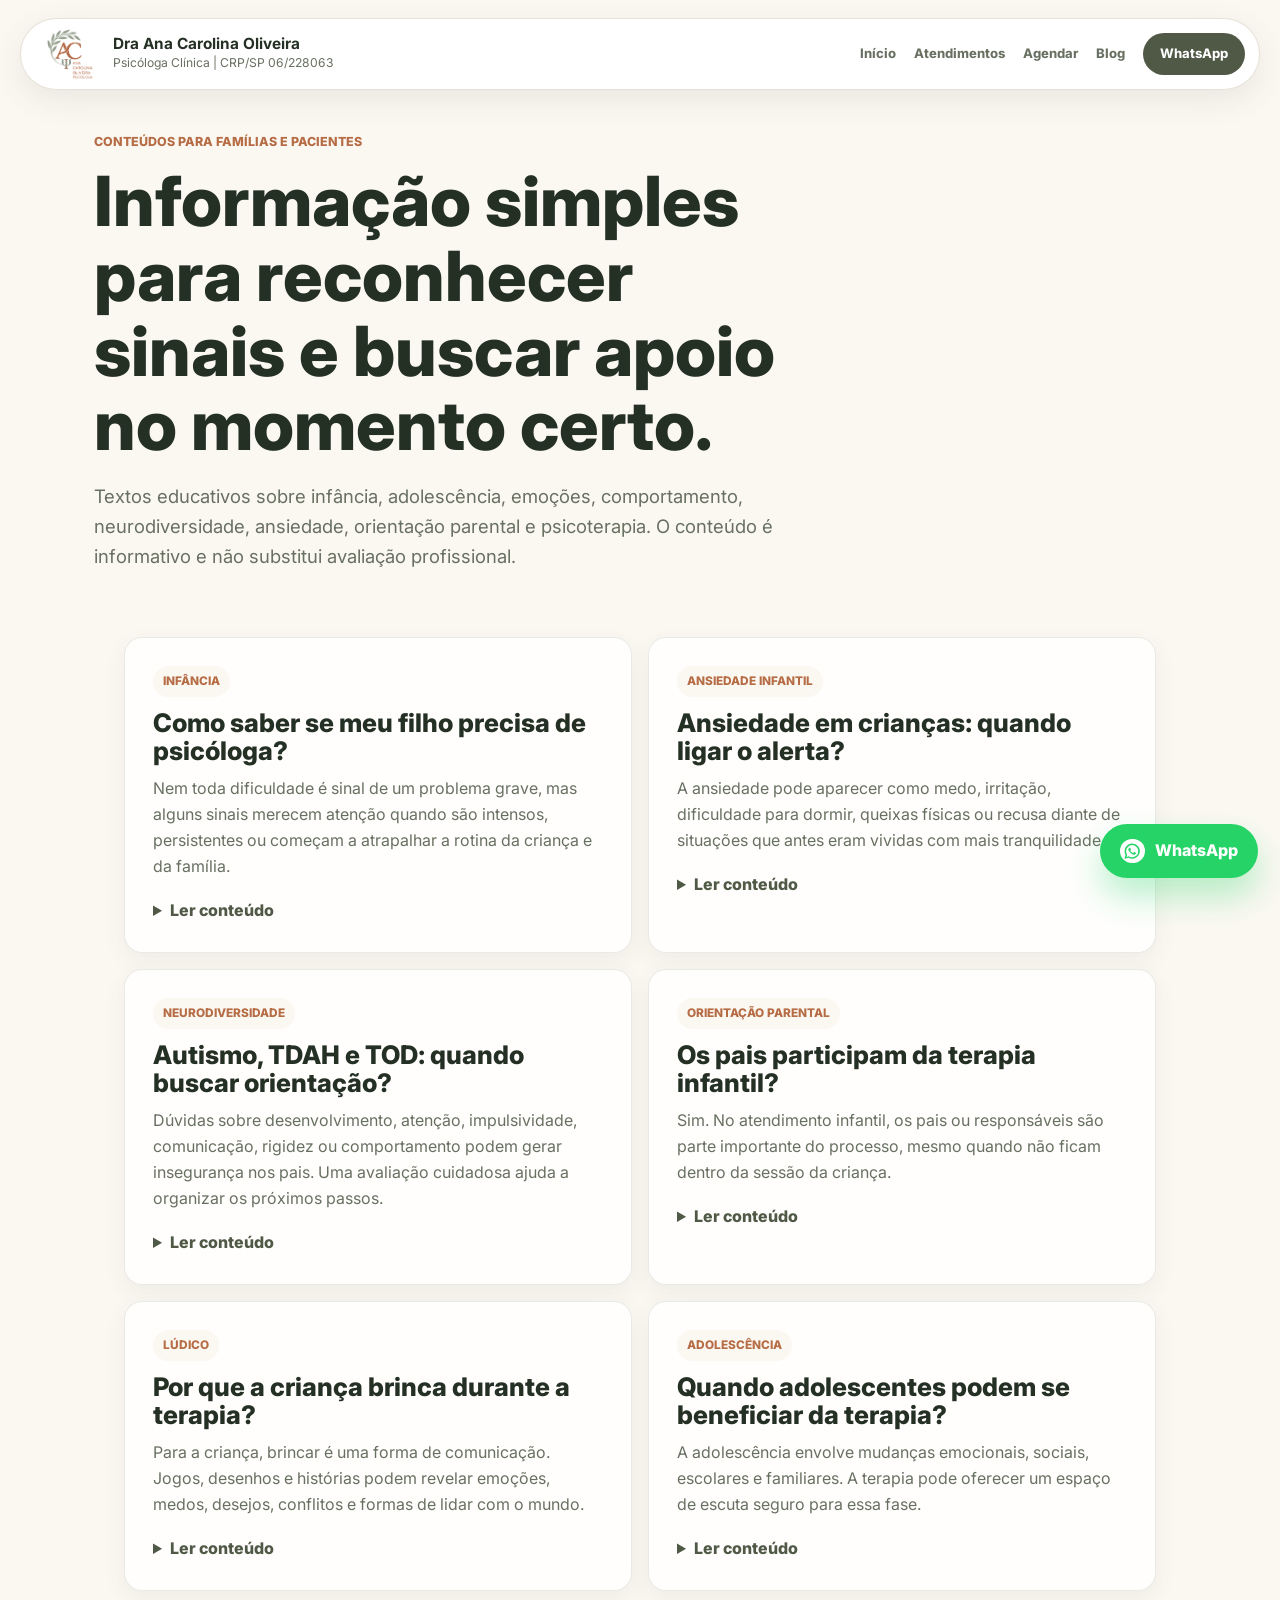
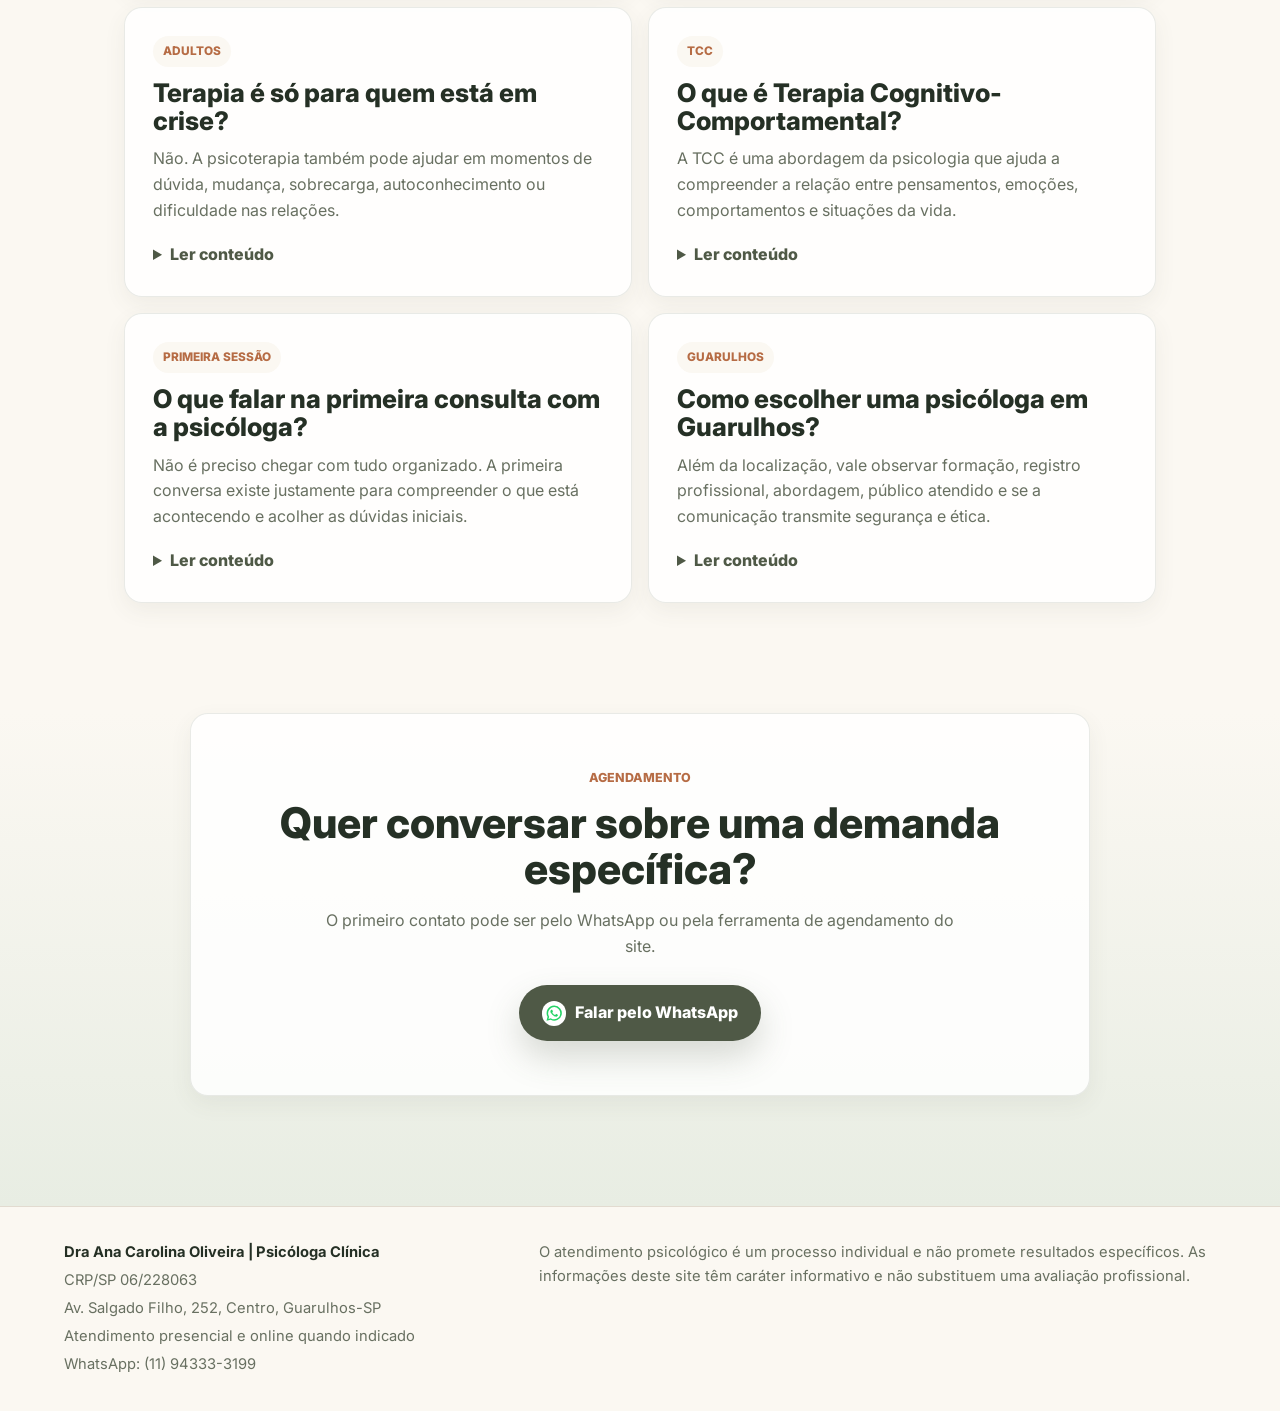
==== blog.html @ 653f55d0 "Add blog page with therapy content" ====
<!doctype html>
<html lang="pt-BR">
  <head>
    <meta charset="utf-8" />
    <meta name="viewport" content="width=device-width, initial-scale=1" />
    <title>Blog | Dra Ana Carolina Oliveira Psicóloga em Guarulhos</title>
    <meta
      name="description"
      content="Conteúdos sobre psicoterapia infantil, adolescência, ansiedade, autismo, TDAH, orientação parental e saúde mental com a Dra Ana Carolina Oliveira."
    />
    <meta name="theme-color" content="#e8ede3" />
    <link rel="preconnect" href="https://fonts.googleapis.com" />
    <link rel="preconnect" href="https://fonts.gstatic.com" crossorigin />
    <link
      href="https://fonts.googleapis.com/css2?family=Inter:wght@400;500;600;700;800&display=swap"
      rel="stylesheet"
    />
    <link rel="stylesheet" href="styles.css" />
  </head>
  <body>
    <a class="skip-link" href="#conteudo">Pular para o conteúdo principal</a>

    <header class="site-header" data-header>
      <a class="brand" href="index.html#inicio" aria-label="Voltar para o início">
        <img class="brand-logo" src="assets/logo-oficial-transparente.png" alt="Logo Ana Carolina Oliveira Psicóloga" />
        <span class="brand-copy">
          <strong>Dra Ana Carolina Oliveira</strong>
          <small>Psicóloga Clínica | CRP/SP 06/228063</small>
        </span>
      </a>

      <button class="menu-toggle" type="button" aria-label="Abrir menu" aria-expanded="false" data-menu-toggle>
        <span></span>
        <span></span>
      </button>

      <nav class="nav" aria-label="Navegação principal" data-nav>
        <a href="index.html#inicio">Início</a>
        <a href="index.html#atendimentos">Atendimentos</a>
        <a href="index.html#agenda">Agendar</a>
        <a href="blog.html">Blog</a>
        <a class="nav-action" href="https://wa.me/5511943333199" target="_blank" rel="noreferrer">WhatsApp</a>
      </nav>
    </header>

    <main id="conteudo">
      <section class="blog-hero" aria-labelledby="blog-title">
        <div>
          <p class="eyebrow">Conteúdos para famílias e pacientes</p>
          <h1 id="blog-title">Informação simples para reconhecer sinais e buscar apoio no momento certo.</h1>
          <p>
            Textos educativos sobre infância, adolescência, emoções, comportamento, neurodiversidade,
            ansiedade, orientação parental e psicoterapia. O conteúdo é informativo e não substitui avaliação profissional.
          </p>
        </div>
      </section>

      <section class="blog-list" aria-label="Lista de conteúdos do blog">
        <article class="blog-post">
          <span>Infância</span>
          <h2>Como saber se meu filho precisa de psicóloga?</h2>
          <p>
            Nem toda dificuldade é sinal de um problema grave, mas alguns sinais merecem atenção quando são intensos,
            persistentes ou começam a atrapalhar a rotina da criança e da família.
          </p>
          <details>
            <summary>Ler conteúdo</summary>
            <p>
              Ansiedade frequente, crises de choro, irritação intensa, medos persistentes, dificuldade de socialização,
              mudanças importantes de comportamento ou sofrimento na escola podem indicar que a criança precisa de apoio.
            </p>
            <p>
              A psicoterapia infantil ajuda a compreender o que a criança expressa por meio de emoções, brincadeiras,
              comportamentos e relações. A família também participa por meio de conversas de orientação.
            </p>
          </details>
        </article>

        <article class="blog-post">
          <span>Ansiedade infantil</span>
          <h2>Ansiedade em crianças: quando ligar o alerta?</h2>
          <p>
            A ansiedade pode aparecer como medo, irritação, dificuldade para dormir, queixas físicas ou recusa diante de
            situações que antes eram vividas com mais tranquilidade.
          </p>
          <details>
            <summary>Ler conteúdo</summary>
            <p>
              Crianças nem sempre conseguem dizer “estou ansiosa”. Muitas vezes elas demonstram sofrimento por meio de
              choro, agitação, apego excessivo, dores de barriga, insegurança ou evitação.
            </p>
            <p>
              Buscar apoio pode ajudar a criança a nomear emoções, desenvolver estratégias de regulação e ampliar a
              segurança para lidar com desafios do dia a dia.
            </p>
          </details>
        </article>

        <article class="blog-post">
          <span>Neurodiversidade</span>
          <h2>Autismo, TDAH e TOD: quando buscar orientação?</h2>
          <p>
            Dúvidas sobre desenvolvimento, atenção, impulsividade, comunicação, rigidez ou comportamento podem gerar
            insegurança nos pais. Uma avaliação cuidadosa ajuda a organizar os próximos passos.
          </p>
          <details>
            <summary>Ler conteúdo</summary>
            <p>
              A psicoterapia não busca reduzir a criança a um rótulo. O objetivo é compreender necessidades, emoções,
              contexto familiar, rotina, escola e formas de comunicação.
            </p>
            <p>
              Quando há suspeitas relacionadas a autismo, TDAH ou TOD, a orientação psicológica pode ajudar a família a
              entender melhor os sinais e buscar encaminhamentos adequados quando necessário.
            </p>
          </details>
        </article>

        <article class="blog-post">
          <span>Orientação parental</span>
          <h2>Os pais participam da terapia infantil?</h2>
          <p>
            Sim. No atendimento infantil, os pais ou responsáveis são parte importante do processo, mesmo quando não
            ficam dentro da sessão da criança.
          </p>
          <details>
            <summary>Ler conteúdo</summary>
            <p>
              A participação da família acontece por meio de conversas de orientação, compreensão da rotina, alinhamento
              de estratégias e acompanhamento dos próximos passos.
            </p>
            <p>
              O objetivo não é culpar os pais, mas construir caminhos possíveis para que a criança tenha mais suporte
              também fora do consultório.
            </p>
          </details>
        </article>

        <article class="blog-post">
          <span>Lúdico</span>
          <h2>Por que a criança brinca durante a terapia?</h2>
          <p>
            Para a criança, brincar é uma forma de comunicação. Jogos, desenhos e histórias podem revelar emoções,
            medos, desejos, conflitos e formas de lidar com o mundo.
          </p>
          <details>
            <summary>Ler conteúdo</summary>
            <p>
              O brincar na psicoterapia infantil não é “só brincadeira”. Ele pode ajudar a observar comportamentos,
              trabalhar regras, espera, frustração, atenção, vínculo e expressão emocional.
            </p>
            <p>
              A escolha dos recursos é feita com intenção clínica, respeitando a idade, o momento da criança e a demanda
              apresentada pela família.
            </p>
          </details>
        </article>

        <article class="blog-post">
          <span>Adolescência</span>
          <h2>Quando adolescentes podem se beneficiar da terapia?</h2>
          <p>
            A adolescência envolve mudanças emocionais, sociais, escolares e familiares. A terapia pode oferecer um
            espaço de escuta seguro para essa fase.
          </p>
          <details>
            <summary>Ler conteúdo</summary>
            <p>
              Ansiedade, isolamento, baixa autoestima, conflitos familiares, pressão escolar, insegurança nas relações e
              dificuldade de comunicação são motivos comuns para buscar apoio psicológico.
            </p>
            <p>
              O atendimento respeita o sigilo, a individualidade e a história do adolescente, mantendo os responsáveis
              orientados quando necessário e de forma ética.
            </p>
          </details>
        </article>

        <article class="blog-post">
          <span>Adultos</span>
          <h2>Terapia é só para quem está em crise?</h2>
          <p>
            Não. A psicoterapia também pode ajudar em momentos de dúvida, mudança, sobrecarga, autoconhecimento ou
            dificuldade nas relações.
          </p>
          <details>
            <summary>Ler conteúdo</summary>
            <p>
              Muitas pessoas procuram terapia quando percebem padrões que se repetem, ansiedade frequente, dificuldade de
              tomar decisões, estresse ou sensação de estar emocionalmente esgotada.
            </p>
            <p>
              O processo terapêutico ajuda a organizar pensamentos, emoções e comportamentos, construindo estratégias
              mais saudáveis para a rotina.
            </p>
          </details>
        </article>

        <article class="blog-post">
          <span>TCC</span>
          <h2>O que é Terapia Cognitivo-Comportamental?</h2>
          <p>
            A TCC é uma abordagem da psicologia que ajuda a compreender a relação entre pensamentos, emoções,
            comportamentos e situações da vida.
          </p>
          <details>
            <summary>Ler conteúdo</summary>
            <p>
              Na prática clínica, a Terapia Cognitivo-Comportamental pode ajudar a identificar padrões de pensamento,
              desenvolver estratégias de enfrentamento e lidar melhor com desafios emocionais.
            </p>
            <p>
              É uma abordagem estruturada, colaborativa e baseada em objetivos, sempre respeitando o ritmo e a história
              de cada pessoa.
            </p>
          </details>
        </article>

        <article class="blog-post">
          <span>Primeira sessão</span>
          <h2>O que falar na primeira consulta com a psicóloga?</h2>
          <p>
            Não é preciso chegar com tudo organizado. A primeira conversa existe justamente para compreender o que está
            acontecendo e acolher as dúvidas iniciais.
          </p>
          <details>
            <summary>Ler conteúdo</summary>
            <p>
              Você pode falar sobre o motivo que levou à busca por atendimento, quando percebeu a dificuldade, como isso
              afeta a rotina e quais dúvidas tem sobre o processo.
            </p>
            <p>
              No caso de crianças, a primeira conversa costuma envolver os responsáveis para compreender a demanda, a
              rotina, a escola, o desenvolvimento e o contexto familiar.
            </p>
          </details>
        </article>

        <article class="blog-post">
          <span>Guarulhos</span>
          <h2>Como escolher uma psicóloga em Guarulhos?</h2>
          <p>
            Além da localização, vale observar formação, registro profissional, abordagem, público atendido e se a
            comunicação transmite segurança e ética.
          </p>
          <details>
            <summary>Ler conteúdo</summary>
            <p>
              Uma boa escolha envolve entender se a profissional atende a demanda buscada, se há clareza sobre o processo
              e se você se sente confortável para iniciar uma primeira conversa.
            </p>
            <p>
              A Dra Ana Carolina Oliveira atende crianças, adolescentes, jovens e adultos no Centro de Guarulhos e online
              quando indicado.
            </p>
          </details>
        </article>
      </section>

      <section class="blog-cta" aria-labelledby="blog-cta-title">
        <div>
          <p class="eyebrow">Agendamento</p>
          <h2 id="blog-cta-title">Quer conversar sobre uma demanda específica?</h2>
          <p>O primeiro contato pode ser pelo WhatsApp ou pela ferramenta de agendamento do site.</p>
          <a class="button primary" href="https://wa.me/5511943333199" target="_blank" rel="noreferrer">
            <span class="wa-icon" aria-hidden="true">
              <svg viewBox="0 0 32 32" focusable="false">
                <path d="M16 2.7A13.2 13.2 0 0 0 4.4 22.3L2.7 29.3l7.1-1.8A13.2 13.2 0 1 0 16 2.7Zm0 23.9c-1.9 0-3.7-.5-5.4-1.5l-.4-.2-4.1 1.1 1.1-4-.3-.4A10.5 10.5 0 0 1 5.4 16 10.6 10.6 0 1 1 16 26.6Zm5.8-8c-.3-.2-1.9-.9-2.2-1-.3-.1-.5-.2-.7.2-.2.3-.8 1-1 1.2-.2.2-.4.2-.7.1-.3-.2-1.3-.5-2.6-1.6-1-.8-1.6-1.9-1.8-2.2-.2-.3 0-.5.1-.7l.5-.6c.2-.2.2-.3.3-.5.1-.2.1-.4 0-.6-.1-.2-.7-1.7-1-2.4-.3-.6-.5-.5-.7-.6h-.6c-.2 0-.6.1-.9.4-.3.3-1.1 1.1-1.1 2.7s1.1 3.1 1.3 3.3c.2.2 2.3 3.5 5.5 4.9.8.3 1.4.5 1.8.7.8.2 1.5.2 2 .1.6-.1 1.9-.8 2.2-1.5.3-.7.3-1.4.2-1.5-.1-.2-.3-.3-.6-.4Z" />
              </svg>
            </span>
            Falar pelo WhatsApp
          </a>
        </div>
      </section>
    </main>

    <a
      class="floating-whatsapp"
      href="https://wa.me/5511943333199"
      target="_blank"
      rel="noreferrer"
      aria-label="Agendar pelo WhatsApp"
    >
      <span class="wa-icon" aria-hidden="true">
        <svg viewBox="0 0 32 32" focusable="false">
          <path d="M16 2.7A13.2 13.2 0 0 0 4.4 22.3L2.7 29.3l7.1-1.8A13.2 13.2 0 1 0 16 2.7Zm0 23.9c-1.9 0-3.7-.5-5.4-1.5l-.4-.2-4.1 1.1 1.1-4-.3-.4A10.5 10.5 0 0 1 5.4 16 10.6 10.6 0 1 1 16 26.6Zm5.8-8c-.3-.2-1.9-.9-2.2-1-.3-.1-.5-.2-.7.2-.2.3-.8 1-1 1.2-.2.2-.4.2-.7.1-.3-.2-1.3-.5-2.6-1.6-1-.8-1.6-1.9-1.8-2.2-.2-.3 0-.5.1-.7l.5-.6c.2-.2.2-.3.3-.5.1-.2.1-.4 0-.6-.1-.2-.7-1.7-1-2.4-.3-.6-.5-.5-.7-.6h-.6c-.2 0-.6.1-.9.4-.3.3-1.1 1.1-1.1 2.7s1.1 3.1 1.3 3.3c.2.2 2.3 3.5 5.5 4.9.8.3 1.4.5 1.8.7.8.2 1.5.2 2 .1.6-.1 1.9-.8 2.2-1.5.3-.7.3-1.4.2-1.5-.1-.2-.3-.3-.6-.4Z" />
        </svg>
      </span>
      WhatsApp
    </a>

    <footer class="footer">
      <div>
        <strong>Dra Ana Carolina Oliveira | Psicóloga Clínica</strong>
        <span>CRP/SP 06/228063</span>
        <span>Av. Salgado Filho, 252, Centro, Guarulhos-SP</span>
        <span>Atendimento presencial e online quando indicado</span>
        <span>WhatsApp: (11) 94333-3199</span>
      </div>
      <p>
        O atendimento psicológico é um processo individual e não promete resultados específicos.
        As informações deste site têm caráter informativo e não substituem uma avaliação profissional.
      </p>
    </footer>

    <script src="script.js"></script>
  </body>
</html>
---- styles.css ----
:root {
  --white: #ffffff;
  --cream: #fbf8f2;
  --paper: #fffdf9;
  --green-pale: #e8ede3;
  --green-light: #cdd6c6;
  --sage: #969f8f;
  --sage-deep: #4f5946;
  --terracotta: #b66c45;
  --ink: #253025;
  --muted: #687061;
  --line: #e2dbd0;
  --shadow: 0 14px 36px rgba(79, 89, 70, 0.1);
  --soft-shadow: 0 8px 22px rgba(79, 89, 70, 0.07);
  --radius: 18px;
  --max: 1160px;
  --focus: #b66c45;
}

* {
  box-sizing: border-box;
}

html {
  scroll-behavior: smooth;
  scroll-padding-top: 110px;
  overflow-x: hidden;
}

body {
  margin: 0;
  background: var(--cream);
  color: var(--ink);
  font-family: Inter, system-ui, -apple-system, BlinkMacSystemFont, "Segoe UI", sans-serif;
  line-height: 1.62;
  overflow-x: hidden;
  text-rendering: optimizeLegibility;
  -webkit-font-smoothing: antialiased;
  -webkit-text-size-adjust: 100%;
}

body.menu-open {
  overflow: hidden;
}

a {
  color: inherit;
  text-decoration: none;
}

button,
select {
  font: inherit;
}

img {
  display: block;
  max-width: 100%;
}

h1,
h2,
h3,
p {
  overflow-wrap: break-word;
}

h1,
h2 {
  margin: 0;
  font-family: Inter, system-ui, -apple-system, BlinkMacSystemFont, "Segoe UI", sans-serif;
  line-height: 1.08;
  letter-spacing: 0;
}

h1 {
  max-width: 720px;
  font-size: clamp(2.55rem, 5.4vw, 4.8rem);
  font-weight: 800;
}

h2 {
  max-width: 820px;
  font-size: clamp(1.85rem, 3.3vw, 3.05rem);
  font-weight: 800;
}

h3 {
  margin: 0;
  font-size: clamp(1.02rem, 1.4vw, 1.16rem);
  line-height: 1.28;
  font-weight: 800;
}

p {
  margin: 0;
}

:focus-visible {
  outline: 3px solid var(--focus);
  outline-offset: 4px;
}

.skip-link {
  position: fixed;
  z-index: 100;
  top: 12px;
  left: 12px;
  padding: 12px 16px;
  border-radius: 999px;
  color: var(--white);
  background: var(--sage-deep);
  font-weight: 800;
  transform: translateY(-150%);
  transition: transform 0.2s ease;
}

.skip-link:focus {
  transform: translateY(0);
}

.site-header {
  position: fixed;
  z-index: 40;
  top: 18px;
  left: 50%;
  display: flex;
  align-items: center;
  justify-content: space-between;
  width: min(calc(100% - 32px), 1240px);
  min-height: 72px;
  padding: 10px 14px 10px 18px;
  border: 1px solid rgba(226, 219, 208, 0.86);
  border-radius: 999px;
  background: rgba(255, 255, 255, 0.94);
  box-shadow: 0 10px 30px rgba(79, 89, 70, 0.1);
  backdrop-filter: blur(18px);
  transform: translateX(-50%);
  transition: box-shadow 0.2s ease, background 0.2s ease;
}

.site-header.is-scrolled {
  background: rgba(255, 255, 255, 0.98);
  box-shadow: 0 8px 24px rgba(79, 89, 70, 0.11);
}

.brand {
  display: inline-flex;
  align-items: center;
  gap: 12px;
  min-width: 0;
}

.brand-logo {
  flex: 0 0 auto;
  width: 62px;
  height: 50px;
  object-fit: contain;
}

.brand-copy {
  display: grid;
  min-width: 0;
}

.brand-copy strong {
  font-size: 0.96rem;
  line-height: 1.2;
  white-space: nowrap;
}

.brand-copy small {
  color: var(--muted);
  font-size: 0.76rem;
  white-space: nowrap;
}

.nav {
  display: flex;
  align-items: center;
  gap: clamp(10px, 1.4vw, 18px);
  color: var(--muted);
  font-size: 0.82rem;
  font-weight: 750;
}

.nav a:hover {
  color: var(--sage-deep);
}

.nav-action {
  display: inline-flex;
  align-items: center;
  justify-content: center;
  min-height: 42px;
  padding: 10px 17px;
  border-radius: 999px;
  color: var(--white) !important;
  background: var(--sage-deep);
}

.menu-toggle {
  display: none;
  width: 46px;
  height: 46px;
  border: 0;
  border-radius: 50%;
  background: var(--green-pale);
}

.menu-toggle span {
  display: block;
  width: 20px;
  height: 2px;
  margin: 5px auto;
  border-radius: 999px;
  background: var(--sage-deep);
}

.hero {
  display: grid;
  grid-template-columns: minmax(0, 1.02fr) minmax(300px, 430px);
  gap: clamp(32px, 6vw, 74px);
  align-items: center;
  width: min(100%, var(--max));
  min-height: 100svh;
  margin: 0 auto;
  padding: 126px clamp(18px, 5vw, 34px) 72px;
}

.eyebrow {
  margin-bottom: 12px;
  color: var(--terracotta);
  font-size: 0.78rem;
  font-weight: 800;
  text-transform: uppercase;
}

.professional-line {
  display: inline-flex;
  margin-bottom: 18px;
  padding: 8px 12px;
  border: 1px solid rgba(79, 89, 70, 0.14);
  border-radius: 999px;
  color: var(--sage-deep);
  background: rgba(255, 255, 255, 0.7);
  font-size: 0.84rem;
  font-weight: 800;
}

.hero-subtitle {
  max-width: 650px;
  margin-top: 20px;
  color: var(--muted);
  font-size: clamp(1rem, 1.45vw, 1.16rem);
}

.trust-line {
  margin-top: 16px;
  color: var(--sage-deep);
  font-weight: 800;
}

.hero-actions,
.schedule-actions {
  display: flex;
  flex-wrap: wrap;
  gap: 12px;
  margin-top: 30px;
}

.button {
  display: inline-flex;
  align-items: center;
  justify-content: center;
  gap: 9px;
  min-height: 52px;
  padding: 14px 22px;
  border: 1px solid transparent;
  border-radius: 999px;
  font-weight: 800;
  text-align: center;
  transition: transform 0.18s ease, box-shadow 0.18s ease, background 0.18s ease;
}

.wa-icon {
  display: inline-grid;
  place-items: center;
  flex: 0 0 auto;
  width: 1.55em;
  height: 1.55em;
  border-radius: 50%;
  background: var(--white);
  line-height: 0;
}

.wa-icon svg {
  width: 1.15em;
  height: 1.15em;
  fill: #25d366;
}

.button:hover {
  transform: translateY(-1px);
}

.button.primary {
  color: var(--white);
  background: var(--sage-deep);
  box-shadow: 0 16px 34px rgba(79, 89, 70, 0.22);
}

.button.ghost {
  color: var(--sage-deep);
  border-color: rgba(79, 89, 70, 0.18);
  background: rgba(255, 255, 255, 0.68);
}

.hero-info {
  display: flex;
  flex-wrap: wrap;
  gap: 10px;
  margin-top: 22px;
  color: var(--muted);
  font-size: 0.92rem;
}

.hero-info span {
  padding-right: 12px;
  border-right: 1px solid var(--line);
}

.hero-info span:last-child {
  border-right: 0;
}

.hero-photo,
.about-photo,
.play-image {
  margin: 0;
  border: 8px solid rgba(255, 255, 255, 0.82);
  border-radius: calc(var(--radius) + 10px);
  background: var(--white);
  box-shadow: var(--shadow);
  overflow: hidden;
}

.hero-photo {
  aspect-ratio: 4 / 5;
}

.about-photo {
  aspect-ratio: 4 / 5;
}

.play-image {
  aspect-ratio: 4 / 3;
}

.hero-photo img {
  width: 100%;
  height: 100%;
  object-fit: cover;
  object-position: 58% 28%;
}

.section {
  padding: clamp(68px, 8vw, 104px) clamp(18px, 5vw, 72px);
}

.section > * {
  width: min(100%, var(--max));
  margin-right: auto;
  margin-left: auto;
}

.section-heading {
  max-width: 720px;
  margin-bottom: 30px;
}

.section-heading.center {
  text-align: center;
}

.section-heading > p:not(.eyebrow) {
  margin-top: 16px;
  color: var(--muted);
  font-size: clamp(1rem, 1.3vw, 1.08rem);
}

.support,
.signs,
.emotional-safety,
.process,
.faq {
  background: var(--paper);
}

.audience-grid,
.service-grid,
.safety-grid,
.demands-grid {
  display: grid;
  grid-template-columns: repeat(3, minmax(0, 1fr));
  gap: 14px;
}

.audience-card,
.service-card,
.content-grid article,
.neuro-grid article,
.mini-grid article,
.safety-grid article,
.demands-grid article,
.timeline article {
  border: 1px solid rgba(79, 89, 70, 0.12);
  border-radius: var(--radius);
  background: rgba(255, 255, 255, 0.82);
  box-shadow: var(--soft-shadow);
}

.audience-card,
.service-card,
.safety-grid article,
.demands-grid article {
  padding: clamp(20px, 2.4vw, 26px);
}

.audience-card.featured,
.service-card.featured {
  background: var(--green-pale);
}

.demands {
  background: var(--cream);
}

.demands-grid article {
  display: flex;
  align-items: center;
  min-height: 112px;
}

.demands-grid h3 {
  color: var(--sage-deep);
}

.soft-icon {
  display: inline-grid;
  place-items: center;
  width: 34px;
  height: 34px;
  margin-bottom: 16px;
  border-radius: 50%;
  color: var(--white);
  background: var(--terracotta);
  font-size: 1.4rem;
  line-height: 1;
}

.audience-card ul,
.authority-list,
.appointment-info {
  display: grid;
  gap: 8px;
  margin: 16px 0 0;
  padding: 0;
  color: var(--muted);
  list-style: none;
}

.audience-card li,
.authority-list li,
.appointment-info li {
  position: relative;
  padding-left: 16px;
}

.audience-card li::before,
.authority-list li::before,
.appointment-info li::before {
  content: "";
  position: absolute;
  top: 0.72em;
  left: 0;
  width: 5px;
  height: 5px;
  border-radius: 50%;
  background: var(--terracotta);
}

.timeline {
  display: grid;
  grid-template-columns: repeat(4, minmax(0, 1fr));
  gap: 12px;
}

.timeline article {
  position: relative;
  padding: clamp(20px, 2.2vw, 24px);
}

.timeline span {
  display: grid;
  place-items: center;
  width: 38px;
  height: 38px;
  margin-bottom: 18px;
  border-radius: 50%;
  color: var(--white);
  background: var(--sage-deep);
  font-weight: 800;
}

.timeline p,
.service-card p,
.mini-grid p,
.neuro-grid p,
.safety-grid p,
.content-grid p,
.about-copy p {
  margin-top: 10px;
  color: var(--muted);
}

.service-card a,
.content-grid a {
  display: inline-flex;
  color: var(--sage-deep);
  font-weight: 800;
}

.service-card > a,
.content-grid a {
  margin-top: 18px;
}

.card-actions {
  display: grid;
  gap: 8px;
  margin-top: 18px;
}

.card-actions a {
  margin-top: 0;
}

.card-actions a + a {
  color: var(--terracotta);
  font-size: 0.94rem;
}

.play-care,
.about,
.schedule-section {
  display: grid;
  grid-template-columns: minmax(280px, 0.86fr) minmax(320px, 1.14fr);
  gap: clamp(28px, 5.4vw, 68px);
  align-items: center;
}

.play-care {
  background: linear-gradient(180deg, var(--cream), var(--paper));
}

.play-image img {
  width: 100%;
  height: 100%;
  object-fit: cover;
  object-position: 58% 50%;
}

.play-copy > p:not(.eyebrow) {
  margin-top: 16px;
  color: var(--muted);
}

.mini-grid,
.neuro-grid,
.content-grid {
  display: grid;
  gap: 14px;
}

.mini-grid {
  grid-template-columns: repeat(3, minmax(0, 1fr));
  margin-top: 24px;
}

.mini-grid article,
.neuro-grid article,
.content-grid article {
  padding: clamp(18px, 2.1vw, 22px);
}

.neuro {
  background: var(--green-pale);
}

.infinity-icon {
  display: inline-flex;
  justify-content: center;
  align-items: center;
  width: 44px;
  height: 30px;
  margin-bottom: 8px;
  color: var(--terracotta);
  font-size: 2rem;
  font-weight: 800;
}

.neuro-grid {
  grid-template-columns: repeat(2, minmax(0, 1fr));
}

.about {
  background: var(--cream);
}

.about-photo img {
  width: 100%;
  height: 100%;
  min-height: 0;
  object-fit: cover;
  object-position: 48% 30%;
}

.about-lead {
  color: var(--sage-deep) !important;
  font-weight: 800;
}

.contents {
  background: var(--paper);
}

.content-grid {
  grid-template-columns: repeat(2, minmax(0, 1fr));
}

.schedule-section {
  background: linear-gradient(180deg, var(--green-pale), var(--paper));
}

.schedule-copy > p:not(.eyebrow) {
  margin-top: 16px;
  color: var(--muted);
  font-size: clamp(1rem, 1.3vw, 1.08rem);
}

.appointment-info {
  margin-top: 24px;
}

.schedule-board {
  padding: clamp(22px, 3vw, 30px);
  border: 1px solid rgba(79, 89, 70, 0.13);
  border-radius: calc(var(--radius) + 8px);
  background: rgba(255, 255, 255, 0.9);
  box-shadow: var(--shadow);
}

.schedule-board-header {
  display: flex;
  align-items: flex-start;
  justify-content: space-between;
  gap: 16px;
  margin-bottom: 14px;
}

.mini-label {
  display: inline-flex;
  margin-bottom: 8px;
  color: var(--terracotta);
  font-size: 0.76rem;
  font-weight: 800;
  text-transform: uppercase;
}

.schedule-hint,
.schedule-empty {
  color: var(--muted);
  font-size: 0.94rem;
}

.schedule-grid {
  display: grid;
  grid-template-columns: 1fr;
  gap: 12px;
  margin-top: 22px;
}

.schedule-day {
  display: grid;
  grid-template-columns: minmax(0, 1fr) auto;
  gap: 8px 10px;
  align-items: end;
  padding: 14px;
  border: 1px solid rgba(79, 89, 70, 0.12);
  border-radius: 18px;
  background: var(--cream);
}

.schedule-day-title {
  grid-column: 1 / -1;
  color: var(--sage-deep);
  font-size: 0.95rem;
  font-weight: 800;
}

.schedule-select-label {
  color: var(--muted);
  font-size: 0.76rem;
  font-weight: 800;
}

.schedule-select {
  width: 100%;
  min-height: 42px;
  margin-top: 4px;
  padding: 8px 10px;
  border: 1px solid rgba(79, 89, 70, 0.14);
  border-radius: 13px;
  color: var(--ink);
  background: var(--white);
  font-weight: 800;
}

.slot-button,
.slot-unavailable {
  display: inline-flex;
  align-items: center;
  justify-content: center;
  min-height: 42px;
  padding: 0 12px;
  border: 1px solid rgba(79, 89, 70, 0.14);
  border-radius: 13px;
  font-size: 0.86rem;
  font-weight: 800;
}

.slot-button {
  color: var(--sage-deep);
  background: var(--green-pale);
}

.slot-unavailable {
  grid-column: 1 / -1;
  color: var(--muted);
  background: rgba(255, 255, 255, 0.58);
}

.faq-list {
  display: grid;
  gap: 12px;
  max-width: 900px;
}

.faq-item {
  border: 1px solid var(--line);
  border-radius: 18px;
  background: var(--cream);
  overflow: hidden;
}

.faq-question {
  position: relative;
  width: 100%;
  padding: 21px 58px 21px 24px;
  border: 0;
  color: var(--ink);
  background: transparent;
  cursor: pointer;
  font-weight: 800;
  text-align: left;
}

.faq-question::after {
  content: "+";
  position: absolute;
  top: 50%;
  right: 24px;
  color: var(--sage-deep);
  font-size: 1.35rem;
  transform: translateY(-50%);
}

.faq-item.is-open .faq-question::after {
  content: "-";
}

.faq-answer {
  padding: 0 24px 24px;
  color: var(--muted);
}

.faq-answer[hidden] {
  display: none;
}

.final-cta {
  background: linear-gradient(180deg, var(--paper), var(--green-pale));
}

.final-cta-inner {
  max-width: 880px;
  padding: clamp(28px, 5vw, 54px);
  border: 1px solid rgba(79, 89, 70, 0.14);
  border-radius: calc(var(--radius) + 10px);
  background: rgba(255, 255, 255, 0.84);
  box-shadow: var(--shadow);
  text-align: center;
}

.final-cta-inner p:not(.eyebrow) {
  max-width: 660px;
  margin: 16px auto 0;
  color: var(--muted);
  font-size: clamp(1rem, 1.3vw, 1.08rem);
}

.final-cta-inner .button {
  margin-top: 28px;
}

.final-cta-inner .button + .button {
  margin-left: 10px;
}

.floating-whatsapp {
  position: fixed;
  z-index: 50;
  right: 22px;
  bottom: 22px;
  display: inline-flex;
  align-items: center;
  justify-content: center;
  gap: 10px;
  min-height: 54px;
  padding: 14px 20px;
  border-radius: 999px;
  color: var(--white);
  background: #25d366;
  box-shadow: 0 18px 34px rgba(37, 211, 102, 0.32);
  font-weight: 800;
}

.floating-whatsapp .wa-icon {
  font-size: 1rem;
}

.footer {
  display: grid;
  grid-template-columns: minmax(260px, 0.8fr) minmax(280px, 1.2fr);
  gap: 24px;
  padding: 34px clamp(18px, 5vw, 72px);
  color: var(--muted);
  background: var(--cream);
  border-top: 1px solid var(--line);
  font-size: 0.92rem;
}

.footer div {
  display: grid;
  gap: 4px;
}

.footer strong {
  color: var(--ink);
}

.blog-hero {
  width: min(100%, var(--max));
  margin: 0 auto;
  padding: 132px clamp(18px, 5vw, 34px) 66px;
}

.blog-hero > div {
  max-width: 860px;
}

.blog-hero p:not(.eyebrow) {
  max-width: 720px;
  margin-top: 18px;
  color: var(--muted);
  font-size: clamp(1rem, 1.45vw, 1.16rem);
}

.blog-list {
  display: grid;
  grid-template-columns: repeat(2, minmax(0, 1fr));
  gap: 16px;
  width: min(100%, var(--max));
  margin: 0 auto;
  padding: 0 clamp(18px, 5vw, 72px) clamp(76px, 9vw, 110px);
}

.blog-post,
.blog-cta > div {
  border: 1px solid rgba(79, 89, 70, 0.12);
  border-radius: var(--radius);
  background: rgba(255, 255, 255, 0.84);
  box-shadow: var(--soft-shadow);
}

.blog-post {
  display: grid;
  align-content: start;
  padding: clamp(20px, 2.5vw, 28px);
}

.blog-post span {
  display: inline-flex;
  width: fit-content;
  margin-bottom: 12px;
  padding: 6px 10px;
  border-radius: 999px;
  color: var(--terracotta);
  background: var(--cream);
  font-size: 0.74rem;
  font-weight: 800;
  text-transform: uppercase;
}

.blog-post h2 {
  font-size: clamp(1.25rem, 2vw, 1.7rem);
}

.blog-post p {
  margin-top: 12px;
  color: var(--muted);
}

.blog-post details {
  margin-top: 18px;
  color: var(--muted);
}

.blog-post summary {
  color: var(--sage-deep);
  cursor: pointer;
  font-weight: 800;
}

.blog-cta {
  padding: 0 clamp(18px, 5vw, 72px) clamp(76px, 9vw, 110px);
  background: linear-gradient(180deg, var(--cream), var(--green-pale));
}

.blog-cta > div {
  width: min(100%, 900px);
  margin: 0 auto;
  padding: clamp(28px, 5vw, 54px);
  text-align: center;
}

.blog-cta p:not(.eyebrow) {
  max-width: 640px;
  margin: 16px auto 0;
  color: var(--muted);
}

.blog-cta .button {
  margin-top: 26px;
}

.admin-page {
  background: linear-gradient(180deg, var(--green-pale), var(--cream));
}

.admin-screen {
  display: grid;
  place-items: center;
  min-height: 100vh;
  padding: 32px 18px;
}

.admin-panel {
  width: min(100%, 980px);
  padding: clamp(26px, 5vw, 46px);
  border: 1px solid rgba(79, 89, 70, 0.14);
  border-radius: calc(var(--radius) + 10px);
  background: rgba(255, 255, 255, 0.9);
  box-shadow: var(--shadow);
}

.admin-panel > img {
  width: 170px;
  height: auto;
  margin-bottom: 22px;
}

.admin-panel h1 {
  font-size: clamp(2rem, 4vw, 3.2rem);
}

.admin-panel p {
  max-width: 680px;
  margin-top: 12px;
  color: var(--muted);
}

.admin-panel label:not(.admin-slot) {
  display: grid;
  gap: 8px;
  max-width: 360px;
  margin: 24px 0 14px;
  color: var(--ink);
  font-weight: 800;
}

.admin-panel input[type="password"] {
  min-height: 48px;
  padding: 10px 14px;
  border: 1px solid var(--line);
  border-radius: 14px;
  color: var(--ink);
}

.admin-grid {
  display: grid;
  grid-template-columns: repeat(5, minmax(0, 1fr));
  gap: 12px;
  margin-top: 24px;
}

.admin-day {
  display: grid;
  gap: 8px;
  align-content: start;
  padding: 12px;
  border: 1px solid var(--line);
  border-radius: 18px;
  background: var(--cream);
}

.admin-day strong {
  color: var(--sage-deep);
  text-align: center;
}

.admin-slot {
  display: flex;
  align-items: center;
  justify-content: center;
  min-height: 34px;
  border: 1px solid rgba(79, 89, 70, 0.12);
  border-radius: 12px;
  color: var(--muted);
  background: var(--white);
  cursor: pointer;
  font-size: 0.84rem;
  font-weight: 800;
}

.admin-slot input {
  position: absolute;
  opacity: 0;
  pointer-events: none;
}

.admin-slot:has(input:checked) {
  color: var(--white);
  background: var(--sage-deep);
}

.admin-actions {
  display: flex;
  flex-wrap: wrap;
  gap: 10px;
  margin-top: 22px;
}

.admin-error,
.admin-saved {
  color: var(--terracotta) !important;
  font-weight: 800;
}

.admin-back {
  display: inline-flex;
  margin-top: 20px;
  color: var(--sage-deep);
  font-weight: 800;
}

@media (max-width: 1080px) {
  .brand-copy small {
    display: none;
  }

  .nav {
    gap: 12px;
    font-size: 0.78rem;
  }

  .timeline,
  .admin-grid {
    grid-template-columns: repeat(2, minmax(0, 1fr));
  }

  .hero {
    grid-template-columns: minmax(0, 1fr) minmax(280px, 380px);
  }
}

@media (max-width: 980px) {
  .site-header {
    top: 12px;
    width: min(calc(100% - 24px), 760px);
    min-height: 66px;
    padding: 10px 10px 10px 14px;
    border-radius: 28px;
  }

  .menu-toggle {
    display: block;
  }

  .nav {
    position: fixed;
    top: 84px;
    left: 12px;
    right: 12px;
    display: none;
    flex-direction: column;
    align-items: stretch;
    padding: 14px;
    border: 1px solid var(--line);
    border-radius: 22px;
    background: rgba(255, 255, 255, 0.98);
    box-shadow: var(--shadow);
    font-size: 0.98rem;
  }

  .nav.is-open {
    display: flex;
  }

  .nav a {
    padding: 10px 12px;
    border-radius: 14px;
  }

  .hero,
  .play-care,
  .about,
  .schedule-section,
  .footer {
    grid-template-columns: 1fr;
  }

  .hero {
    min-height: auto;
    padding-top: 114px;
    padding-bottom: 58px;
  }

  .audience-grid,
  .service-grid,
  .mini-grid,
  .safety-grid,
  .demands-grid {
    grid-template-columns: 1fr;
  }

  .hero-copy {
    max-width: 680px;
  }

  .hero-photo {
    width: min(100%, 390px);
    justify-self: center;
  }
}

@media (max-width: 620px) {
  html {
    scroll-padding-top: 96px;
  }

  body {
    padding-bottom: 76px;
  }

  .brand-logo {
    width: 46px;
    height: 38px;
  }

  .brand-copy strong {
    max-width: 172px;
    white-space: normal;
    font-size: 0.9rem;
  }

  h1 {
    font-size: clamp(2.06rem, 10.4vw, 2.58rem);
    line-height: 1.09;
  }

  h2 {
    font-size: clamp(1.72rem, 7.2vw, 2rem);
    line-height: 1.12;
  }

  .hero {
    padding: 108px 16px 52px;
    gap: 26px;
  }

  .section {
    padding: 58px 16px;
  }

  .section-heading {
    margin-bottom: 24px;
  }

  .eyebrow {
    margin-bottom: 10px;
    font-size: 0.74rem;
  }

  .professional-line {
    border-radius: 16px;
    font-size: 0.8rem;
  }

  .hero-subtitle,
  .section-heading > p:not(.eyebrow),
  .schedule-copy > p:not(.eyebrow) {
    font-size: 1rem;
    line-height: 1.58;
  }

  .hero-actions,
  .schedule-actions {
    gap: 10px;
    margin-top: 24px;
  }

  .button,
  .floating-whatsapp {
    width: 100%;
  }

  .floating-whatsapp {
    right: 14px;
    bottom: 14px;
    width: calc(100% - 28px);
    min-height: 50px;
    padding: 12px 16px;
  }

  .timeline,
  .content-grid,
  .neuro-grid,
  .blog-list,
  .schedule-grid,
  .admin-grid {
    grid-template-columns: 1fr;
  }

  .footer {
    padding-bottom: 92px;
  }

  .audience-card,
  .service-card,
  .safety-grid article,
  .demands-grid article,
  .timeline article,
  .mini-grid article,
  .neuro-grid article,
  .content-grid article,
  .schedule-board {
    padding: 20px;
  }

  .final-cta-inner {
    padding: 26px 20px;
    text-align: left;
  }

  .final-cta-inner .button + .button {
    margin-left: 0;
  }

  .hero-info {
    display: grid;
    gap: 7px;
    font-size: 0.9rem;
  }

  .hero-info span {
    padding-right: 0;
    border-right: 0;
  }

  .hero-photo,
  .about-photo,
  .play-image {
    border-width: 6px;
    border-radius: 22px;
  }

  .play-care,
  .about,
  .schedule-section {
    gap: 24px;
  }

  .schedule-board-header {
    display: block;
  }

  .schedule-day {
    grid-template-columns: 1fr;
  }

  .slot-button,
  .slot-unavailable {
    width: 100%;
  }

  .footer {
    gap: 18px;
    font-size: 0.88rem;
  }

  .blog-hero {
    padding: 108px 16px 52px;
  }

  .blog-list,
  .blog-cta {
    padding-right: 16px;
    padding-left: 16px;
  }

  .blog-cta > div {
    text-align: left;
  }
}

@media (max-width: 380px) {
  .brand-copy strong {
    max-width: 142px;
    font-size: 0.84rem;
  }

  .site-header {
    width: calc(100% - 18px);
    padding-left: 10px;
  }

  .button {
    padding-right: 14px;
    padding-left: 14px;
  }
}

@media (prefers-reduced-motion: reduce) {
  *,
  *::before,
  *::after {
    scroll-behavior: auto !important;
    transition-duration: 0.01ms !important;
    animation-duration: 0.01ms !important;
    animation-iteration-count: 1 !important;
  }
}
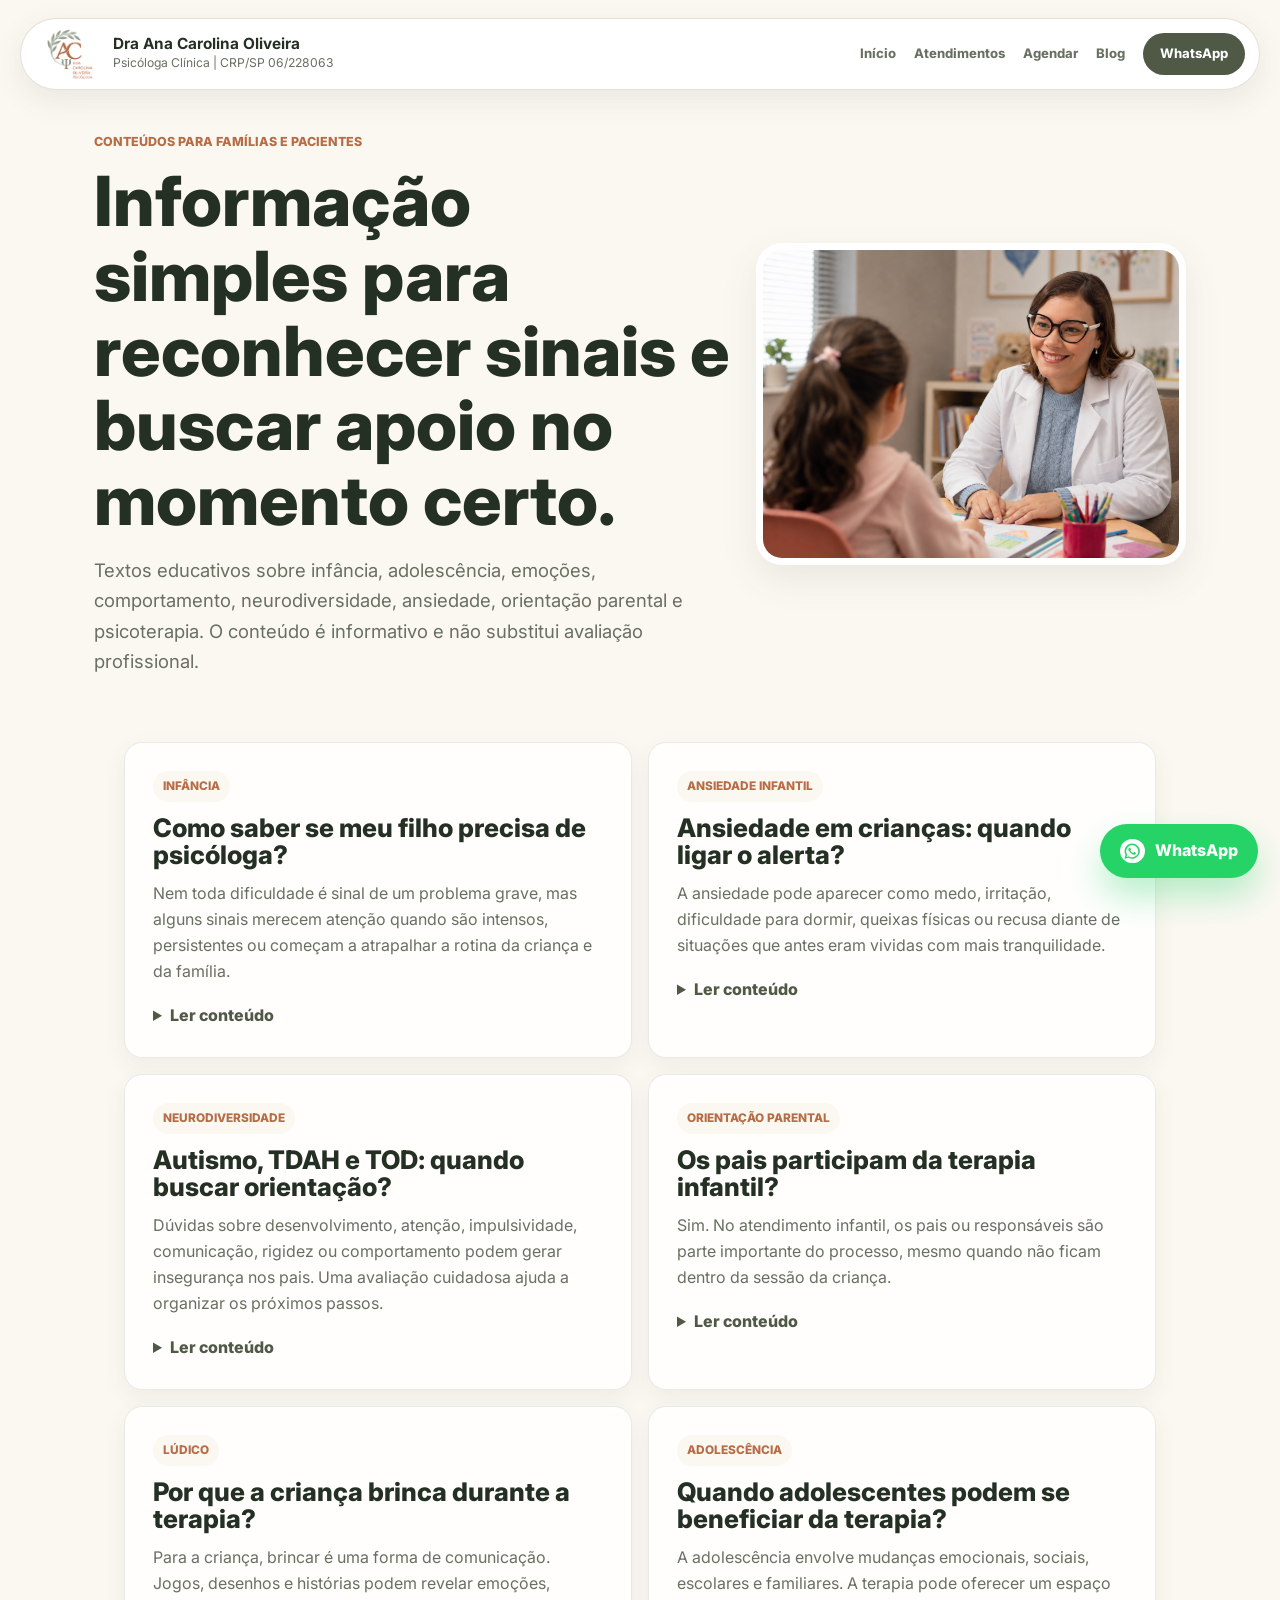
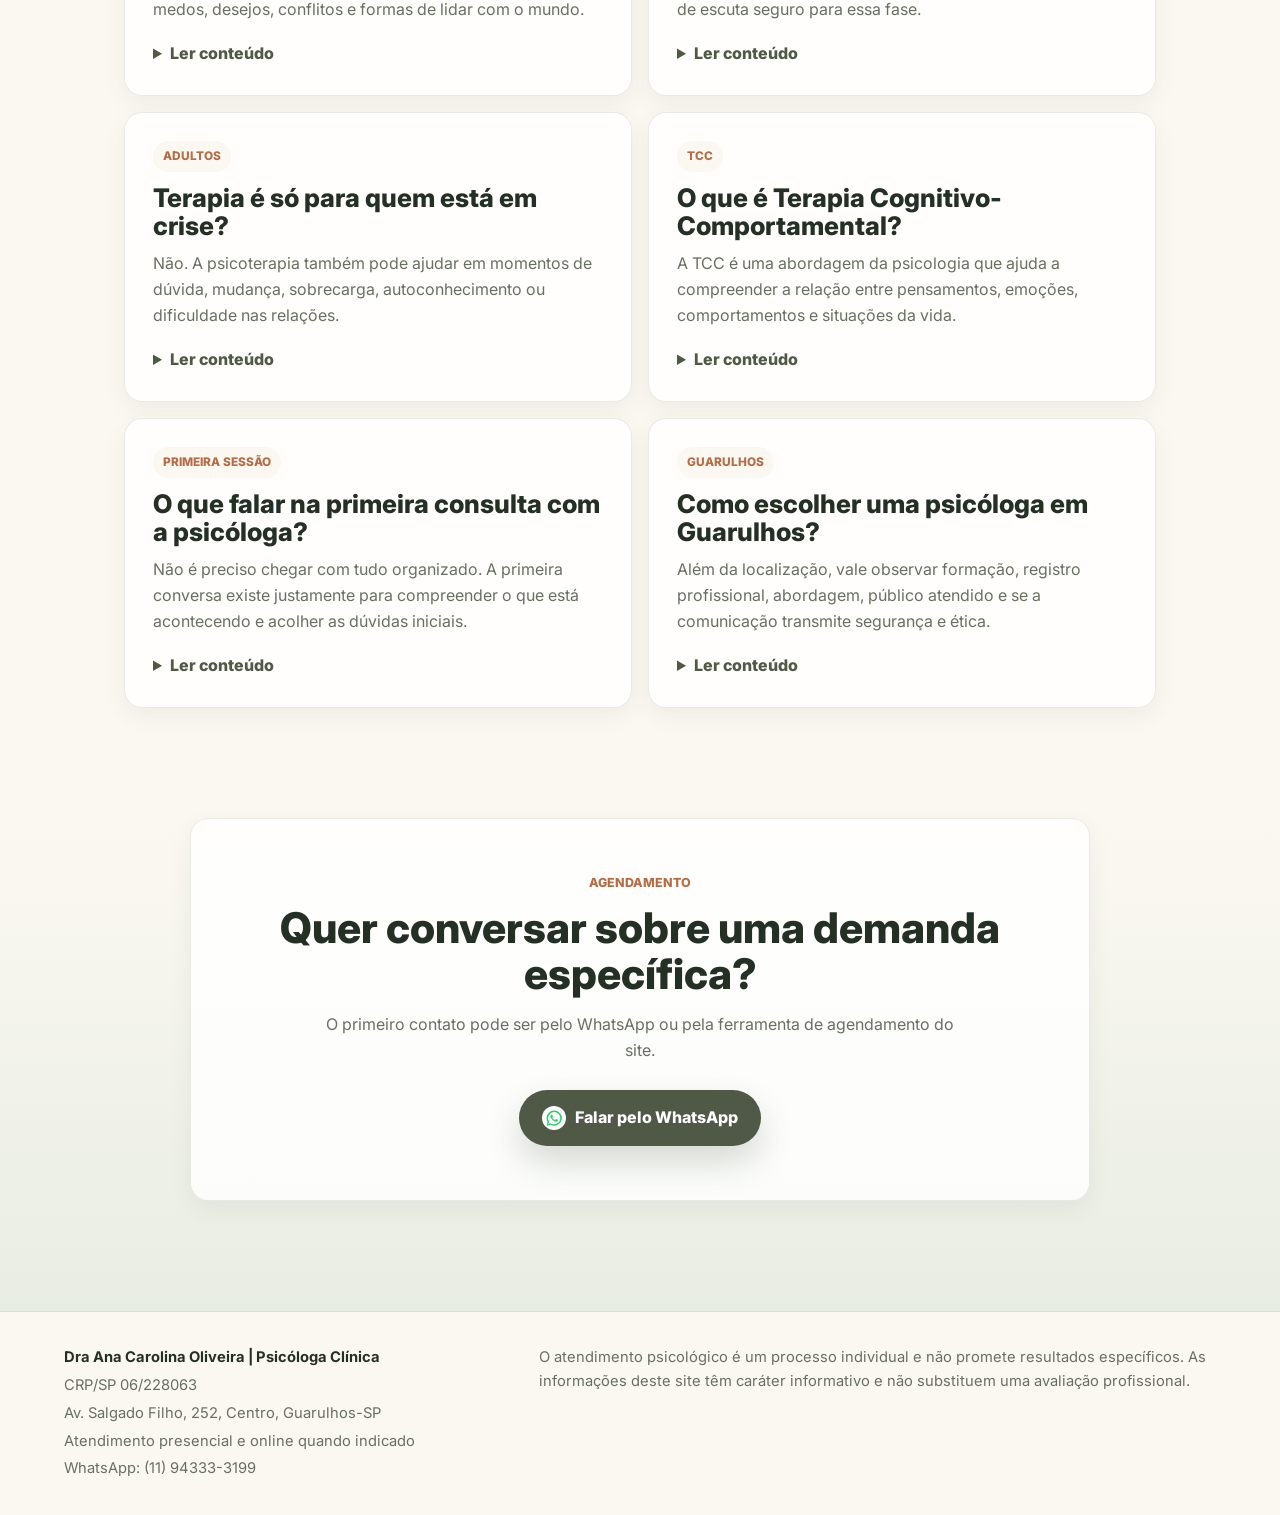
==== commit 6420051c: "Improve blog mobile hero" ====
--- a/blog.html
+++ b/blog.html
@@ -45,7 +45,7 @@
 
     <main id="conteudo">
       <section class="blog-hero" aria-labelledby="blog-title">
-        <div>
+        <div class="blog-hero-copy">
           <p class="eyebrow">Conteúdos para famílias e pacientes</p>
           <h1 id="blog-title">Informação simples para reconhecer sinais e buscar apoio no momento certo.</h1>
           <p>
@@ -53,6 +53,12 @@
             ansiedade, orientação parental e psicoterapia. O conteúdo é informativo e não substitui avaliação profissional.
           </p>
         </div>
+        <figure class="blog-hero-photo">
+          <img
+            src="assets/ana-carolina-atendimento-infantil.png"
+            alt="Dra Ana Carolina Oliveira em atendimento infantil com atividade de desenho"
+          />
+        </figure>
       </section>
 
       <section class="blog-list" aria-label="Lista de conteúdos do blog">
--- a/styles.css
+++ b/styles.css
@@ -871,12 +871,15 @@
 }
 
 .blog-hero {
+  display: grid;
+  gap: 26px;
+  align-items: center;
   width: min(100%, var(--max));
   margin: 0 auto;
-  padding: 132px clamp(18px, 5vw, 34px) 66px;
-}
-
-.blog-hero > div {
+  padding: 112px clamp(18px, 5vw, 34px) 44px;
+}
+
+.blog-hero-copy {
   max-width: 860px;
 }
 
@@ -885,6 +888,24 @@
   margin-top: 18px;
   color: var(--muted);
   font-size: clamp(1rem, 1.45vw, 1.16rem);
+}
+
+.blog-hero-photo {
+  order: -1;
+  margin: 0;
+  aspect-ratio: 4 / 3;
+  border: 7px solid rgba(255, 255, 255, 0.82);
+  border-radius: 26px;
+  background: var(--white);
+  box-shadow: var(--shadow);
+  overflow: hidden;
+}
+
+.blog-hero-photo img {
+  width: 100%;
+  height: 100%;
+  object-fit: cover;
+  object-position: 58% 50%;
 }
 
 .blog-list {
@@ -1345,6 +1366,18 @@
   }
 }
 
+@media (min-width: 860px) {
+  .blog-hero {
+    grid-template-columns: minmax(0, 1fr) minmax(320px, 430px);
+    padding-top: 132px;
+    padding-bottom: 66px;
+  }
+
+  .blog-hero-photo {
+    order: initial;
+  }
+}
+
 @media (max-width: 380px) {
   .brand-copy strong {
     max-width: 142px;
